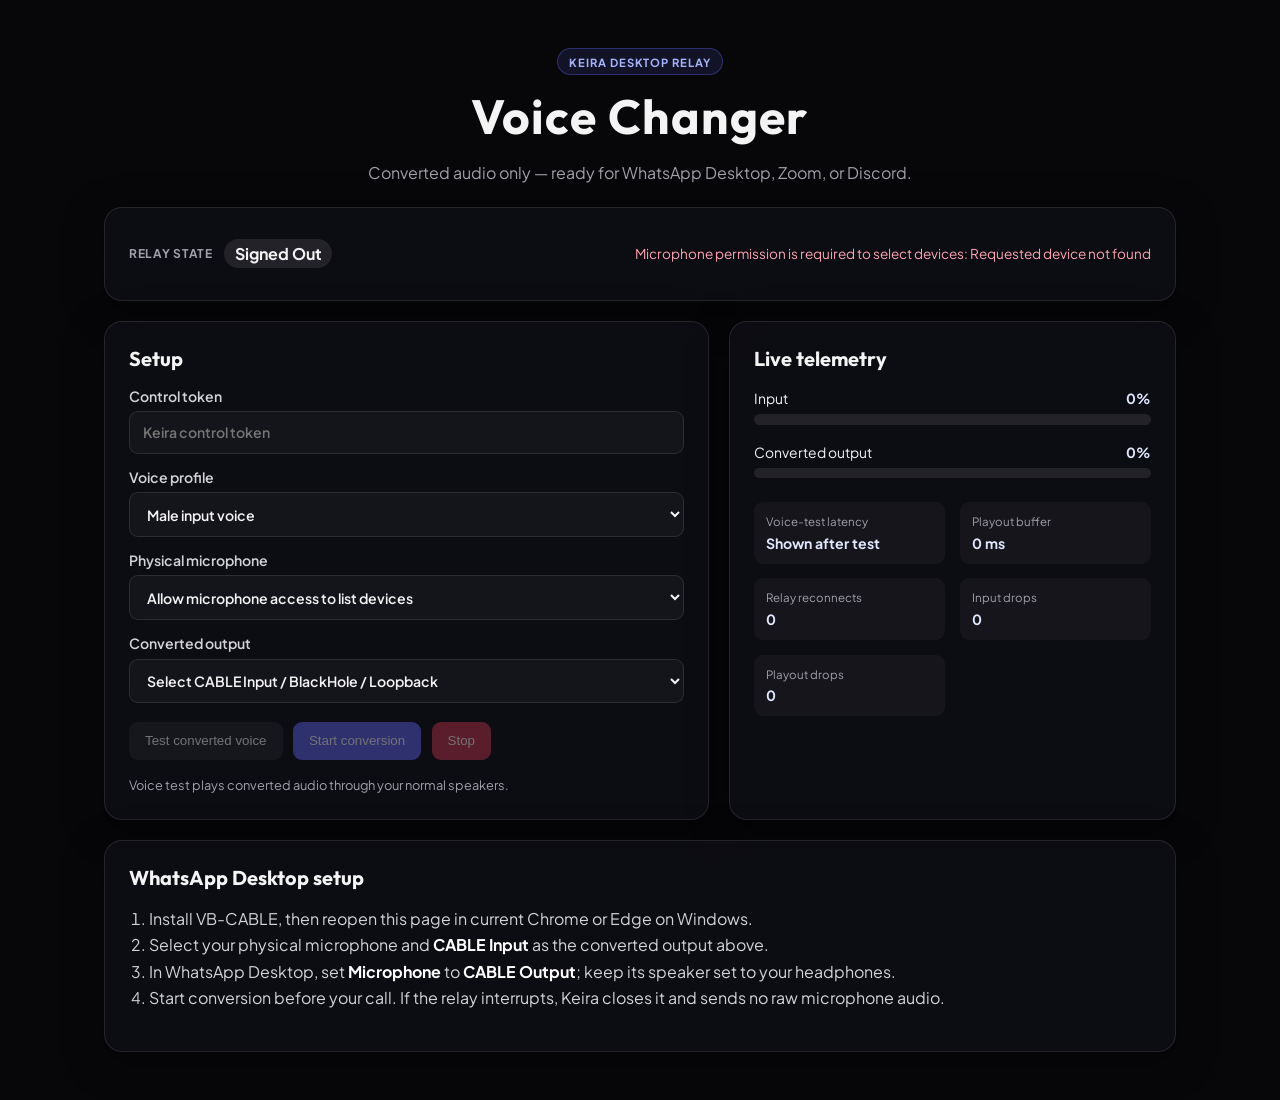
==== frontend/desktop/index.html @ 88e18018 "feat: support secure tokenless local desktop testing" ====
<!doctype html>
<html lang="en">
<head>
  <meta charset="utf-8">
  <meta name="viewport" content="width=device-width, initial-scale=1">
  <title>Keira Desktop Voice Changer</title>
  <meta name="description" content="Route converted Keira audio to VB-CABLE for desktop calling apps.">
  <link rel="preconnect" href="https://fonts.googleapis.com">
  <link rel="preconnect" href="https://fonts.gstatic.com" crossorigin>
  <link href="https://fonts.googleapis.com/css2?family=Outfit:wght@400;600;700&family=Plus+Jakarta+Sans:wght@400;500;600;700&display=swap" rel="stylesheet">
  <link rel="stylesheet" href="desktop.css">
</head>
<body>
  <div class="glow glow-one"></div><div class="glow glow-two"></div>
  <main class="app-shell">
    <header><span class="badge">Keira desktop relay</span><h1>Voice Changer</h1><p>Converted audio only — ready for WhatsApp Desktop, Zoom, or Discord.</p></header>
    <section class="status-card card" aria-live="polite"><span>Relay state</span><strong id="connection-state" data-state="signed_out">signed out</strong><p id="page-error" class="error" hidden></p></section>
    <div class="layout">
      <section class="card setup-card"><h2>Setup</h2>
        <label>Control token<input id="control-token" type="password" autocomplete="off" spellcheck="false" placeholder="Keira control token"></label>
        <label>Voice profile<select id="voice-profile"><option value="male">Male input voice</option><option value="female">Female input voice</option></select></label>
        <label>Physical microphone<select id="microphone-device"><option>Allow microphone access to list devices</option></select></label>
        <label>Converted output<select id="output-device"><option>Select CABLE Input / BlackHole / Loopback</option></select></label>
        <p id="device-warning" class="warning" hidden></p>
        <div class="actions"><button id="voice-test" class="secondary" type="button">Test converted voice</button><button id="start-conversion" type="button" disabled>Start conversion</button><button id="stop-conversion" class="danger" type="button" disabled>Stop</button></div>
        <p id="voice-test-result" class="helper">Voice test plays converted audio through your normal speakers.</p>
      </section>
      <section class="card telemetry"><h2>Live telemetry</h2>
        <div class="meter"><div><span>Input</span><strong id="input-meter-value">0%</strong></div><div class="meter-track"><i id="input-meter-fill"></i></div></div>
        <div class="meter"><div><span>Converted output</span><strong id="output-meter-value">0%</strong></div><div class="meter-track"><i id="output-meter-fill"></i></div></div>
        <dl><div><dt>Voice-test latency</dt><dd id="voice-test-latency">Shown after test</dd></div><div><dt>Playout buffer</dt><dd id="playout-buffer">0 ms</dd></div><div><dt>Relay reconnects</dt><dd id="reconnect-count">0</dd></div><div><dt>Input drops</dt><dd id="input-drops">0</dd></div><div><dt>Playout drops</dt><dd id="playout-drops">0</dd></div></dl>
      </section>
    </div>
    <section class="card instructions"><h2>WhatsApp Desktop setup</h2><ol><li>Install VB-CABLE, then reopen this page in current Chrome or Edge on Windows.</li><li>Select your physical microphone and <strong>CABLE Input</strong> as the converted output above.</li><li>In WhatsApp Desktop, set <strong>Microphone</strong> to <strong>CABLE Output</strong>; keep its speaker set to your headphones.</li><li>Start conversion before your call. If the relay interrupts, Keira closes it and sends no raw microphone audio.</li></ol></section>
  </main>
  <script type="module" src="desktop.js"></script>
</body>
</html>
---- frontend/desktop/desktop.css ----
:root { --bg:#07070a; --card:rgba(15,15,23,.78); --border:rgba(255,255,255,.1); --text:#f4f4f5; --muted:#a1a1aa; --primary:#6366f1; --green:#10b981; --amber:#f59e0b; --rose:#f43f5e; font-family:'Plus Jakarta Sans',sans-serif; color:var(--text); background:var(--bg); }
* { box-sizing:border-box; } body { margin:0; min-width:320px; background:var(--bg); } .glow { position:fixed; z-index:-1; width:34rem; height:34rem; border-radius:50%; filter:blur(145px); opacity:.15; } .glow-one { background:var(--primary); top:-15rem; right:-10rem; } .glow-two { background:#2563eb; bottom:-18rem; left:-12rem; }
.app-shell { max-width:1120px; margin:auto; padding:3rem 1.5rem; } header { text-align:center; margin-bottom:1.5rem; } .badge { display:inline-block; color:#a5b4fc; border:1px solid rgba(99,102,241,.35); background:rgba(99,102,241,.13); border-radius:999px; padding:.35rem .7rem; font-size:.7rem; font-weight:700; letter-spacing:.08em; text-transform:uppercase; } h1,h2 { font-family:Outfit,sans-serif; } h1 { margin:.65rem 0 .35rem; font-size:3rem; letter-spacing:.03em; } header p,.helper { color:var(--muted); } .card { background:var(--card); border:1px solid var(--border); border-radius:18px; padding:1.5rem; box-shadow:0 10px 40px rgba(0,0,0,.4); backdrop-filter:blur(18px); } .status-card { display:flex; align-items:center; gap:.7rem; margin-bottom:1.25rem; } .status-card span { color:var(--muted); text-transform:uppercase; letter-spacing:.06em; font-size:.75rem; font-weight:700; } #connection-state { text-transform:capitalize; padding:.25rem .65rem; border-radius:999px; background:rgba(161,161,170,.15); } #connection-state[data-state="ready"],#connection-state[data-state="converting"] { color:#6ee7b7; background:rgba(16,185,129,.16); } #connection-state[data-state="warming"],#connection-state[data-state="starting"] { color:#fcd34d; background:rgba(245,158,11,.15); } #connection-state[data-state="interrupted"] { color:#fda4af; background:rgba(244,63,94,.15); } .error { color:#fda4af; margin-left:auto; font-size:.85rem; } .layout { display:grid; grid-template-columns:minmax(0,1.15fr) minmax(270px,.85fr); gap:1.25rem; } h2 { margin:0 0 1rem; font-size:1.25rem; } label { display:block; margin:.9rem 0; color:#d4d4d8; font-size:.88rem; font-weight:600; } input,select { width:100%; margin-top:.4rem; border:1px solid var(--border); border-radius:9px; padding:.7rem .8rem; color:var(--text); background:rgba(255,255,255,.035); font:inherit; } input:focus,select:focus { outline:2px solid rgba(99,102,241,.55); border-color:transparent; } .warning { color:#fcd34d; font-size:.85rem; line-height:1.45; } .actions { display:flex; flex-wrap:wrap; gap:.65rem; margin-top:1.2rem; } button { border:0; border-radius:9px; background:var(--primary); color:#fff; padding:.7rem 1rem; font:600 .9rem inherit; cursor:pointer; } button:hover:not(:disabled) { filter:brightness(1.12); transform:translateY(-1px); } button:disabled { opacity:.42; cursor:not-allowed; } button.secondary { background:rgba(255,255,255,.1); } button.danger { background:rgba(244,63,94,.8); } .helper { font-size:.8rem; line-height:1.5; margin:1rem 0 0; } .meter { margin:1.2rem 0; } .meter>div:first-child { display:flex; justify-content:space-between; font-size:.87rem; } .meter strong,dd { color:#e0e7ff; } .meter-track { height:.65rem; overflow:hidden; border-radius:999px; background:rgba(255,255,255,.09); margin-top:.45rem; } .meter-track i { display:block; width:0; height:100%; background:linear-gradient(90deg,var(--primary),var(--green)); transition:width .12s linear; } dl { display:grid; grid-template-columns:1fr 1fr; gap:.9rem; margin:1.5rem 0 0; } dl div { padding:.75rem; background:rgba(255,255,255,.035); border-radius:9px; } dt { color:var(--muted); font-size:.72rem; } dd { margin:.3rem 0 0; font-weight:700; font-size:.88rem; } .instructions { margin-top:1.25rem; } ol { color:#d4d4d8; line-height:1.65; padding-left:1.25rem; } .instructions strong { color:#fff; } @media (max-width:720px) { .app-shell { padding:2rem 1rem; } h1 { font-size:2.45rem; } .layout { grid-template-columns:1fr; } .status-card { flex-wrap:wrap; } .error { width:100%; margin-left:0; } }
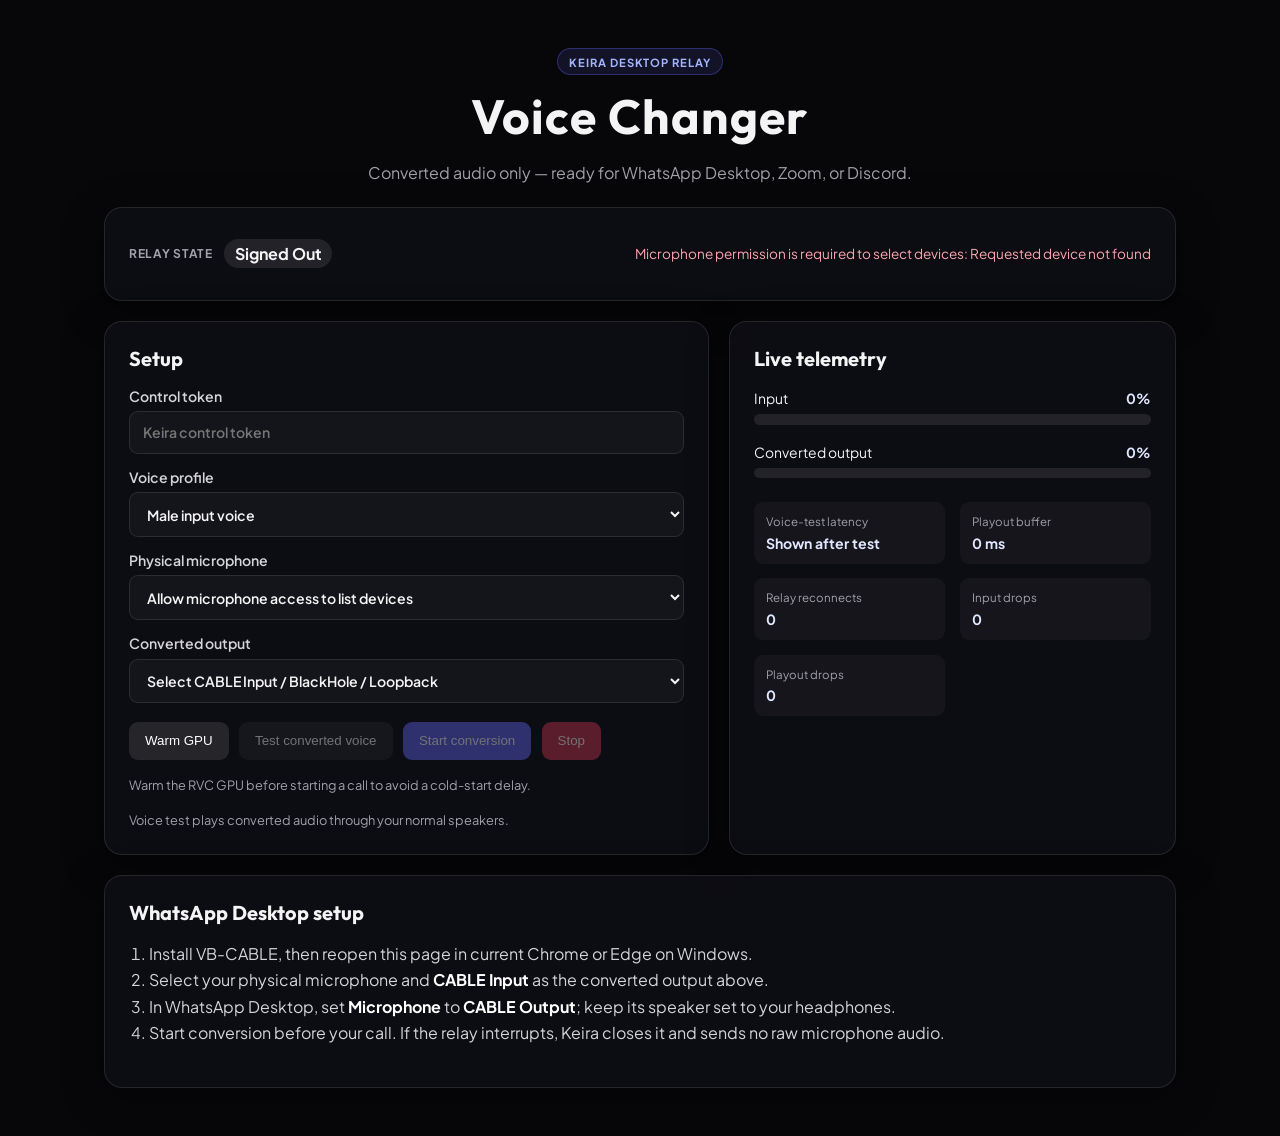
==== commit c63d7842: "Added "Warm Gpu Option on /desktop" ====
--- a/frontend/desktop/index.html
+++ b/frontend/desktop/index.html
@@ -22,7 +22,8 @@
         <label>Physical microphone<select id="microphone-device"><option>Allow microphone access to list devices</option></select></label>
         <label>Converted output<select id="output-device"><option>Select CABLE Input / BlackHole / Loopback</option></select></label>
         <p id="device-warning" class="warning" hidden></p>
-        <div class="actions"><button id="voice-test" class="secondary" type="button">Test converted voice</button><button id="start-conversion" type="button" disabled>Start conversion</button><button id="stop-conversion" class="danger" type="button" disabled>Stop</button></div>
+        <div class="actions"><button id="warm-gpu" class="secondary" type="button">Warm GPU</button><button id="voice-test" class="secondary" type="button">Test converted voice</button><button id="start-conversion" type="button" disabled>Start conversion</button><button id="stop-conversion" class="danger" type="button" disabled>Stop</button></div>
+        <p id="warm-gpu-result" class="helper">Warm the RVC GPU before starting a call to avoid a cold-start delay.</p>
         <p id="voice-test-result" class="helper">Voice test plays converted audio through your normal speakers.</p>
       </section>
       <section class="card telemetry"><h2>Live telemetry</h2>
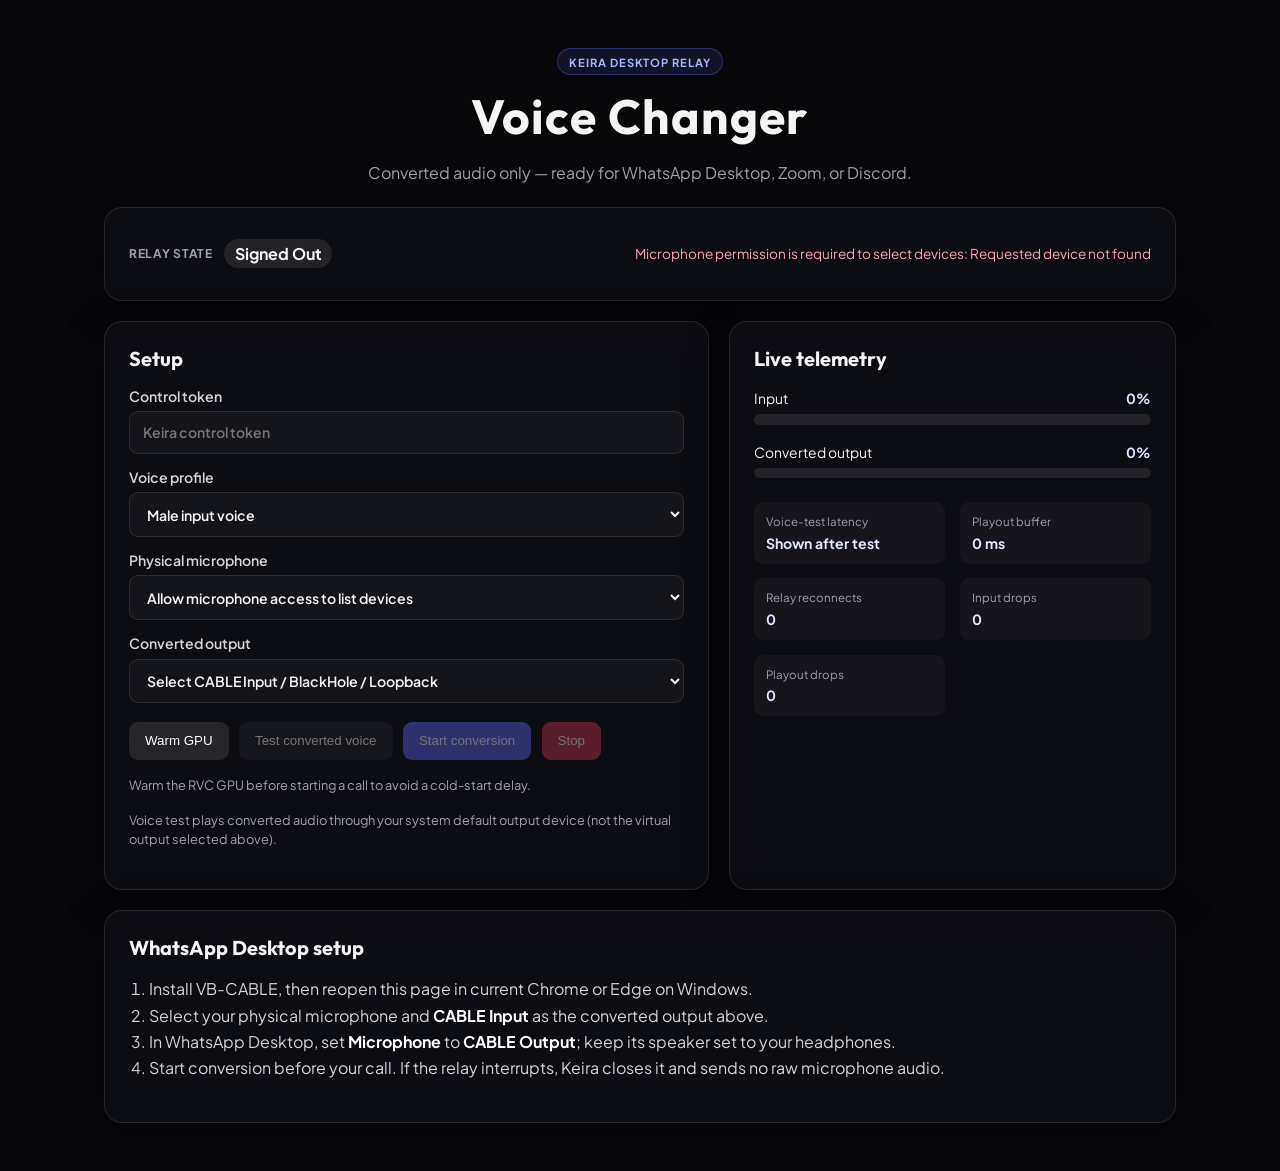
==== commit 7aa43289: "Added "Save O/P audio" in local" ====
--- a/frontend/desktop/index.html
+++ b/frontend/desktop/index.html
@@ -24,7 +24,8 @@
         <p id="device-warning" class="warning" hidden></p>
         <div class="actions"><button id="warm-gpu" class="secondary" type="button">Warm GPU</button><button id="voice-test" class="secondary" type="button">Test converted voice</button><button id="start-conversion" type="button" disabled>Start conversion</button><button id="stop-conversion" class="danger" type="button" disabled>Stop</button></div>
         <p id="warm-gpu-result" class="helper">Warm the RVC GPU before starting a call to avoid a cold-start delay.</p>
-        <p id="voice-test-result" class="helper">Voice test plays converted audio through your normal speakers.</p>
+        <p id="voice-test-result" class="helper">Voice test plays converted audio through your system default output device (not the virtual output selected above).</p>
+        <div id="voice-test-download" class="helper"></div>
       </section>
       <section class="card telemetry"><h2>Live telemetry</h2>
         <div class="meter"><div><span>Input</span><strong id="input-meter-value">0%</strong></div><div class="meter-track"><i id="input-meter-fill"></i></div></div>
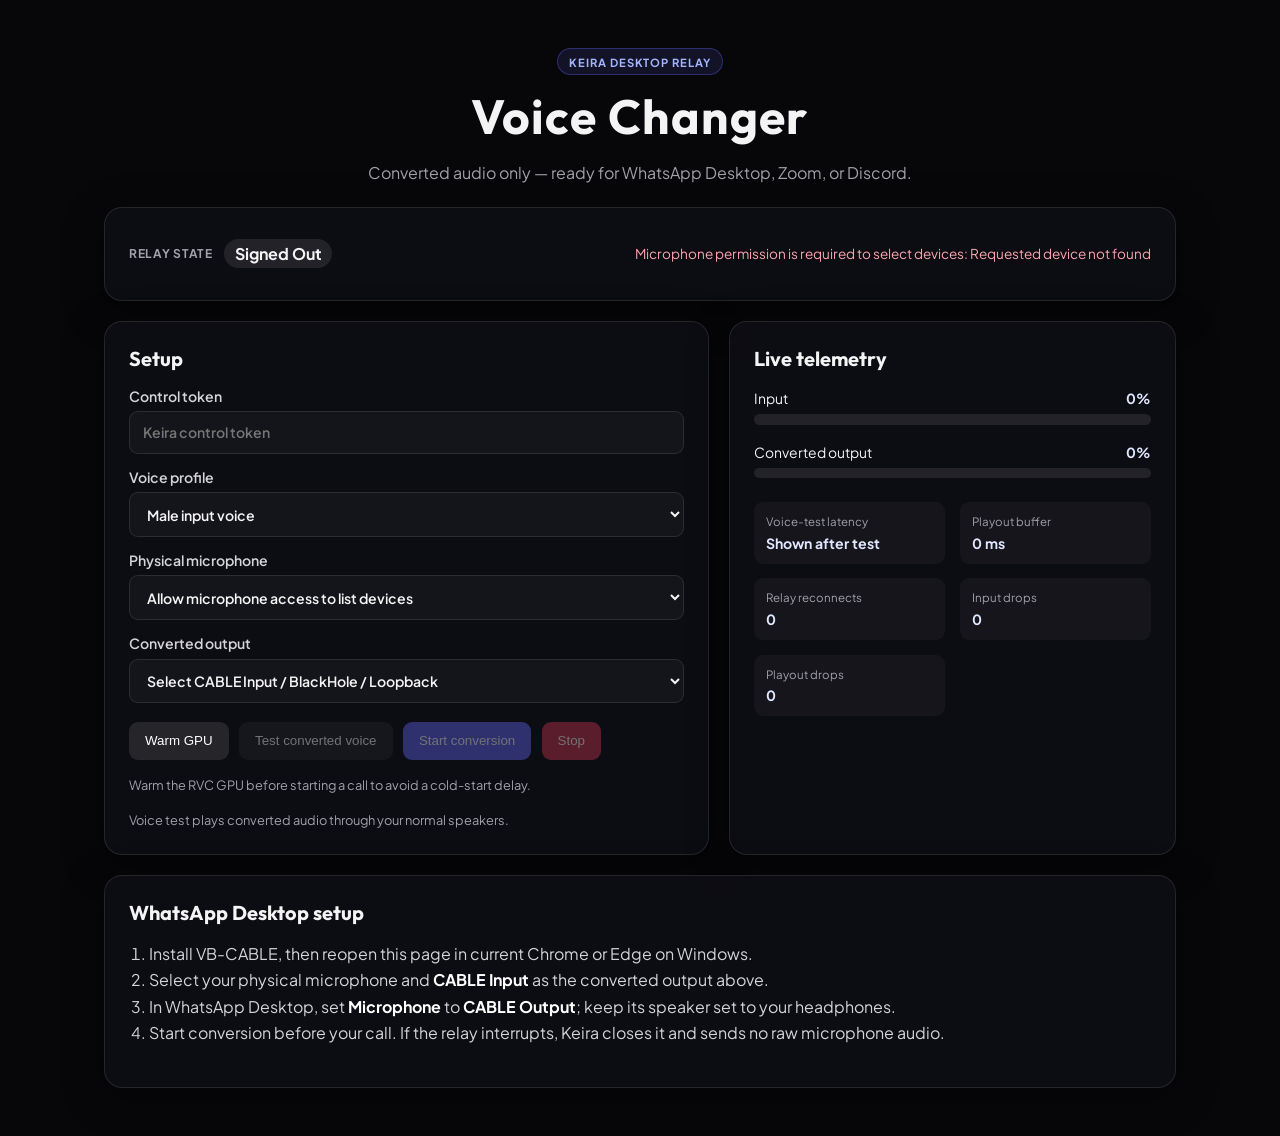
==== commit d370b588: "Revert today's desktop/livekit-relay commits (a4fc777^..d0974d3) Reverts today's desktop-audio and l" ====
--- a/frontend/desktop/index.html
+++ b/frontend/desktop/index.html
@@ -24,8 +24,7 @@
         <p id="device-warning" class="warning" hidden></p>
         <div class="actions"><button id="warm-gpu" class="secondary" type="button">Warm GPU</button><button id="voice-test" class="secondary" type="button">Test converted voice</button><button id="start-conversion" type="button" disabled>Start conversion</button><button id="stop-conversion" class="danger" type="button" disabled>Stop</button></div>
         <p id="warm-gpu-result" class="helper">Warm the RVC GPU before starting a call to avoid a cold-start delay.</p>
-        <p id="voice-test-result" class="helper">Voice test plays converted audio through your system default output device (not the virtual output selected above).</p>
-        <div id="voice-test-download" class="helper"></div>
+        <p id="voice-test-result" class="helper">Voice test plays converted audio through your normal speakers.</p>
       </section>
       <section class="card telemetry"><h2>Live telemetry</h2>
         <div class="meter"><div><span>Input</span><strong id="input-meter-value">0%</strong></div><div class="meter-track"><i id="input-meter-fill"></i></div></div>
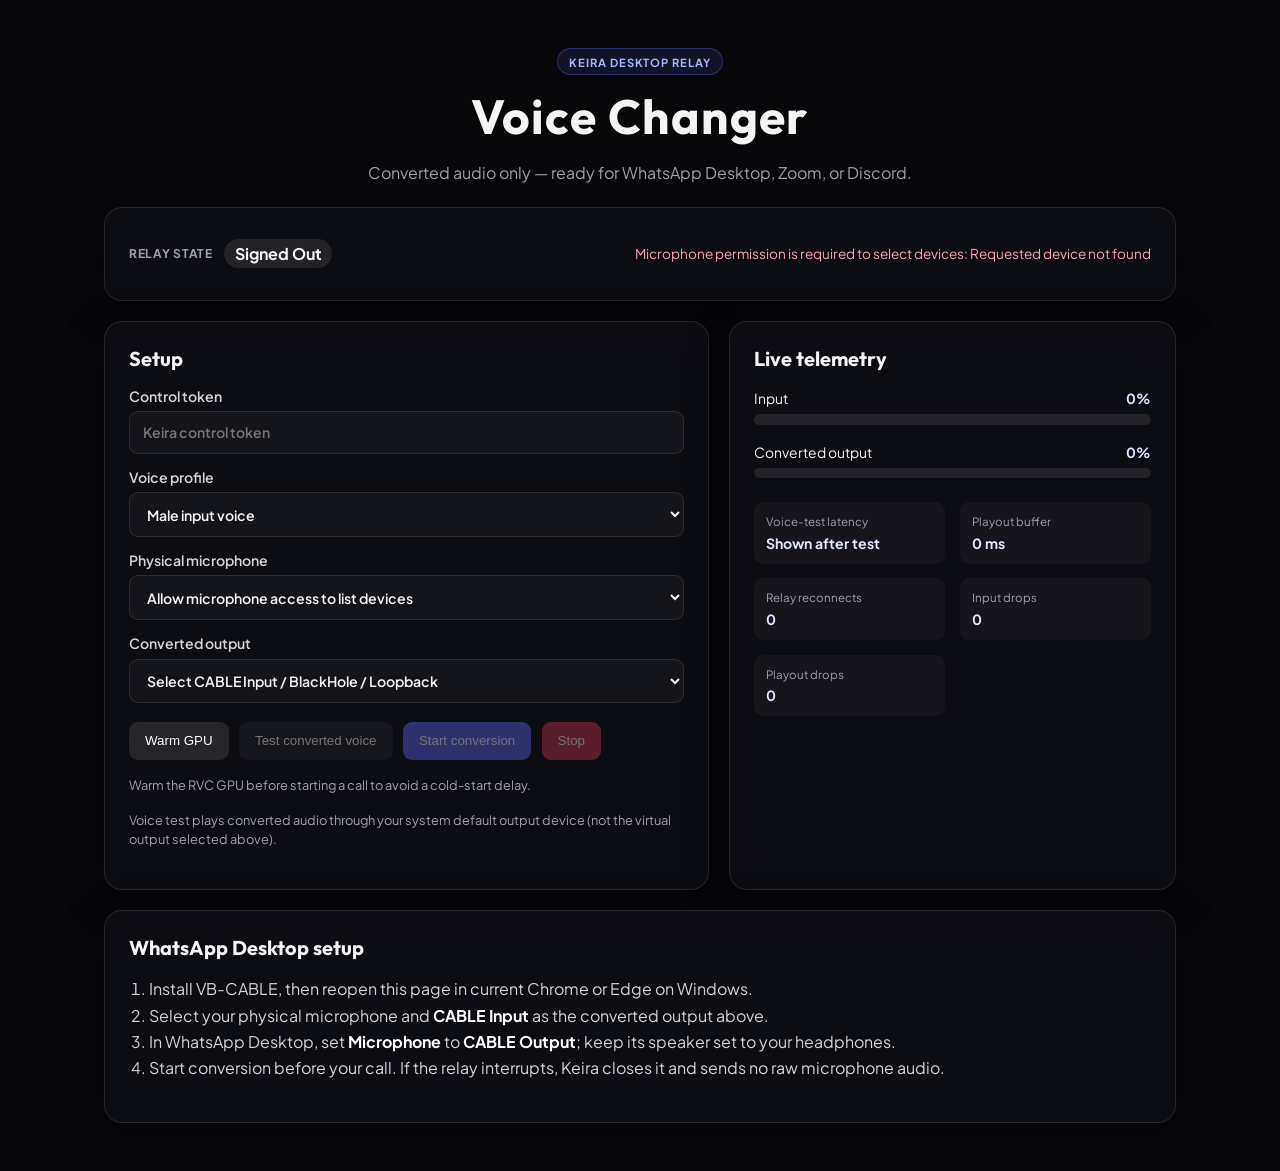
==== commit ec46071a: "Undo all three reverts: restore to 5ea04b3, before livekit-relay page Full restoration to the 2026-0" ====
--- a/frontend/desktop/index.html
+++ b/frontend/desktop/index.html
@@ -24,7 +24,8 @@
         <p id="device-warning" class="warning" hidden></p>
         <div class="actions"><button id="warm-gpu" class="secondary" type="button">Warm GPU</button><button id="voice-test" class="secondary" type="button">Test converted voice</button><button id="start-conversion" type="button" disabled>Start conversion</button><button id="stop-conversion" class="danger" type="button" disabled>Stop</button></div>
         <p id="warm-gpu-result" class="helper">Warm the RVC GPU before starting a call to avoid a cold-start delay.</p>
-        <p id="voice-test-result" class="helper">Voice test plays converted audio through your normal speakers.</p>
+        <p id="voice-test-result" class="helper">Voice test plays converted audio through your system default output device (not the virtual output selected above).</p>
+        <div id="voice-test-download" class="helper"></div>
       </section>
       <section class="card telemetry"><h2>Live telemetry</h2>
         <div class="meter"><div><span>Input</span><strong id="input-meter-value">0%</strong></div><div class="meter-track"><i id="input-meter-fill"></i></div></div>
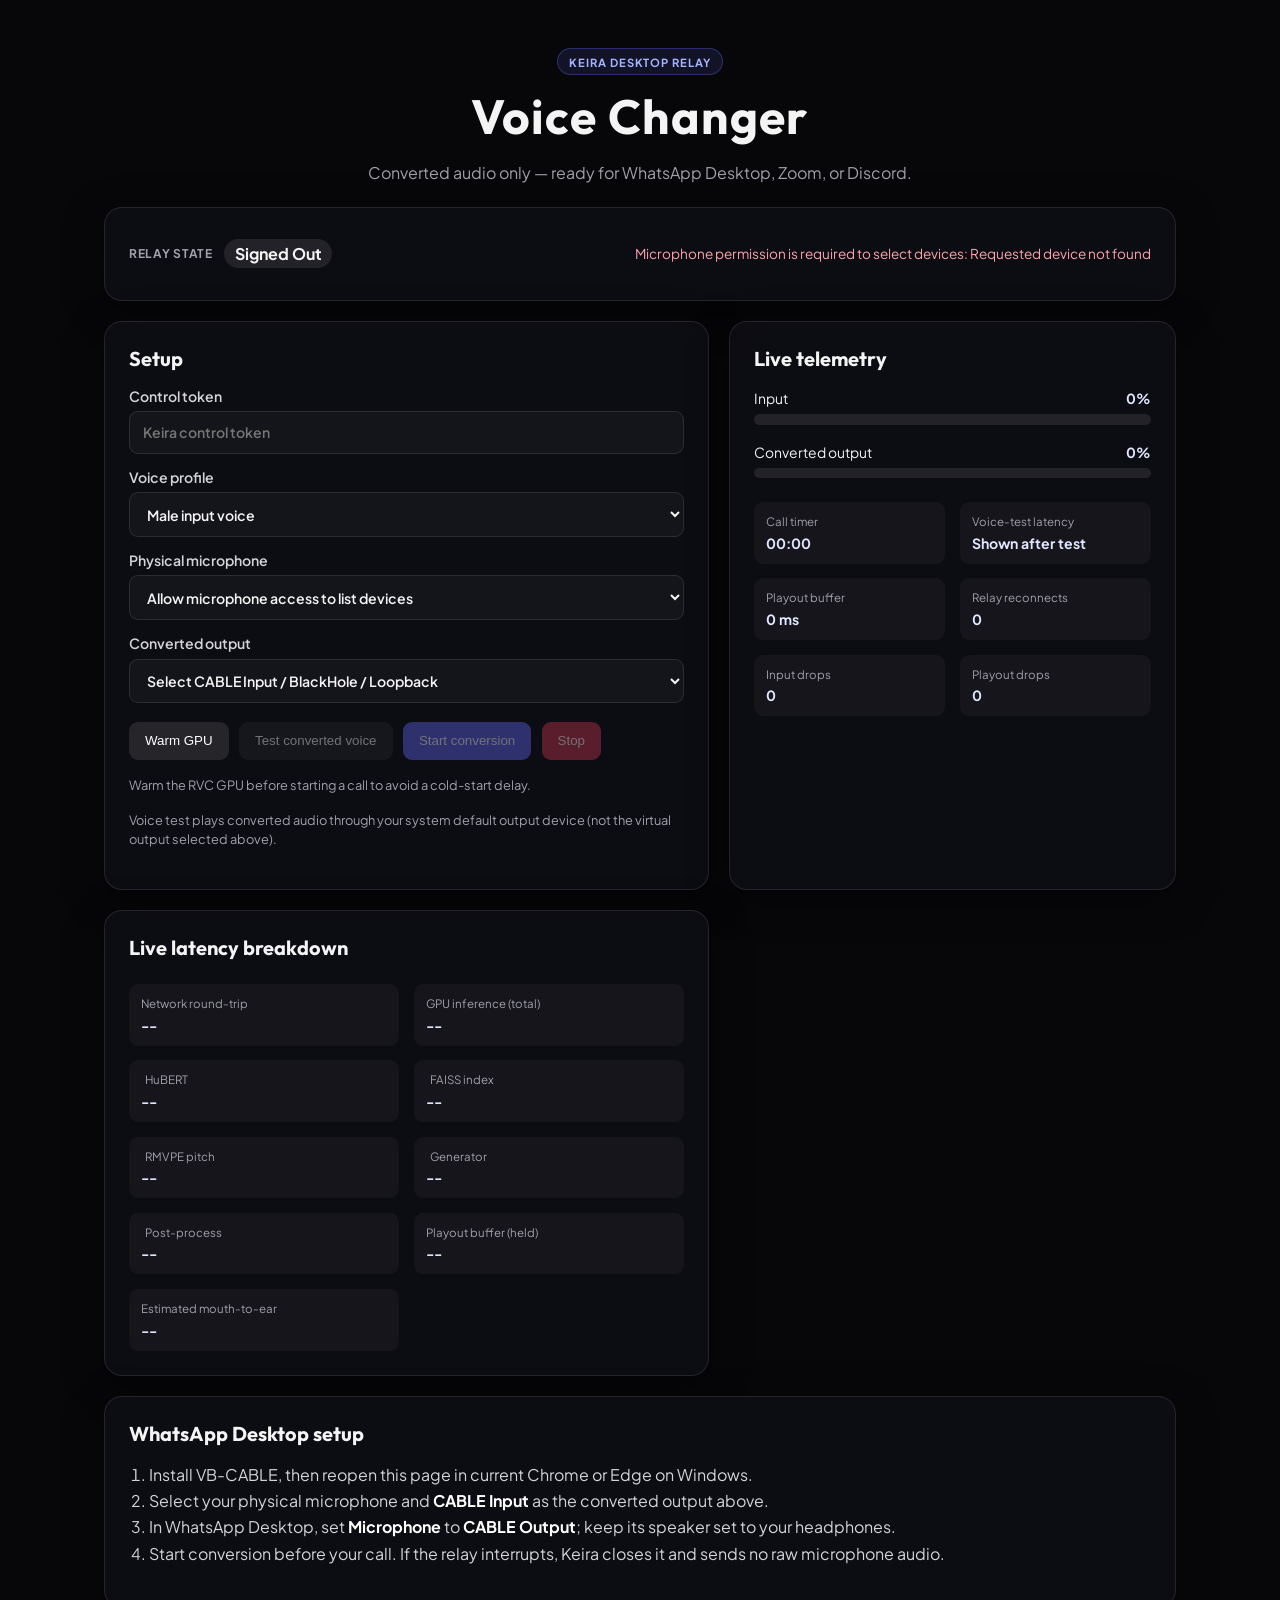
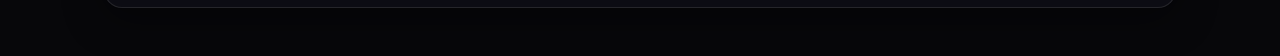
==== commit 217f4a57: "Added Timer and Tracker to check the Latency from mouth to ear" ====
--- a/frontend/desktop/index.html
+++ b/frontend/desktop/index.html
@@ -30,7 +30,20 @@
       <section class="card telemetry"><h2>Live telemetry</h2>
         <div class="meter"><div><span>Input</span><strong id="input-meter-value">0%</strong></div><div class="meter-track"><i id="input-meter-fill"></i></div></div>
         <div class="meter"><div><span>Converted output</span><strong id="output-meter-value">0%</strong></div><div class="meter-track"><i id="output-meter-fill"></i></div></div>
-        <dl><div><dt>Voice-test latency</dt><dd id="voice-test-latency">Shown after test</dd></div><div><dt>Playout buffer</dt><dd id="playout-buffer">0 ms</dd></div><div><dt>Relay reconnects</dt><dd id="reconnect-count">0</dd></div><div><dt>Input drops</dt><dd id="input-drops">0</dd></div><div><dt>Playout drops</dt><dd id="playout-drops">0</dd></div></dl>
+        <dl><div><dt>Call timer</dt><dd id="call-timer">00:00</dd></div><div><dt>Voice-test latency</dt><dd id="voice-test-latency">Shown after test</dd></div><div><dt>Playout buffer</dt><dd id="playout-buffer">0 ms</dd></div><div><dt>Relay reconnects</dt><dd id="reconnect-count">0</dd></div><div><dt>Input drops</dt><dd id="input-drops">0</dd></div><div><dt>Playout drops</dt><dd id="playout-drops">0</dd></div></dl>
+      </section>
+      <section class="card telemetry"><h2>Live latency breakdown</h2>
+        <dl>
+          <div><dt>Network round-trip</dt><dd id="latency-network">--</dd></div>
+          <div><dt>GPU inference (total)</dt><dd id="latency-infer">--</dd></div>
+          <div><dt>&nbsp;&nbsp;HuBERT</dt><dd id="latency-hubert">--</dd></div>
+          <div><dt>&nbsp;&nbsp;FAISS index</dt><dd id="latency-index">--</dd></div>
+          <div><dt>&nbsp;&nbsp;RMVPE pitch</dt><dd id="latency-rmvpe">--</dd></div>
+          <div><dt>&nbsp;&nbsp;Generator</dt><dd id="latency-generator">--</dd></div>
+          <div><dt>&nbsp;&nbsp;Post-process</dt><dd id="latency-postproc">--</dd></div>
+          <div><dt>Playout buffer (held)</dt><dd id="latency-playout">--</dd></div>
+          <div><dt>Estimated mouth-to-ear</dt><dd id="latency-total">--</dd></div>
+        </dl>
       </section>
     </div>
     <section class="card instructions"><h2>WhatsApp Desktop setup</h2><ol><li>Install VB-CABLE, then reopen this page in current Chrome or Edge on Windows.</li><li>Select your physical microphone and <strong>CABLE Input</strong> as the converted output above.</li><li>In WhatsApp Desktop, set <strong>Microphone</strong> to <strong>CABLE Output</strong>; keep its speaker set to your headphones.</li><li>Start conversion before your call. If the relay interrupts, Keira closes it and sends no raw microphone audio.</li></ol></section>
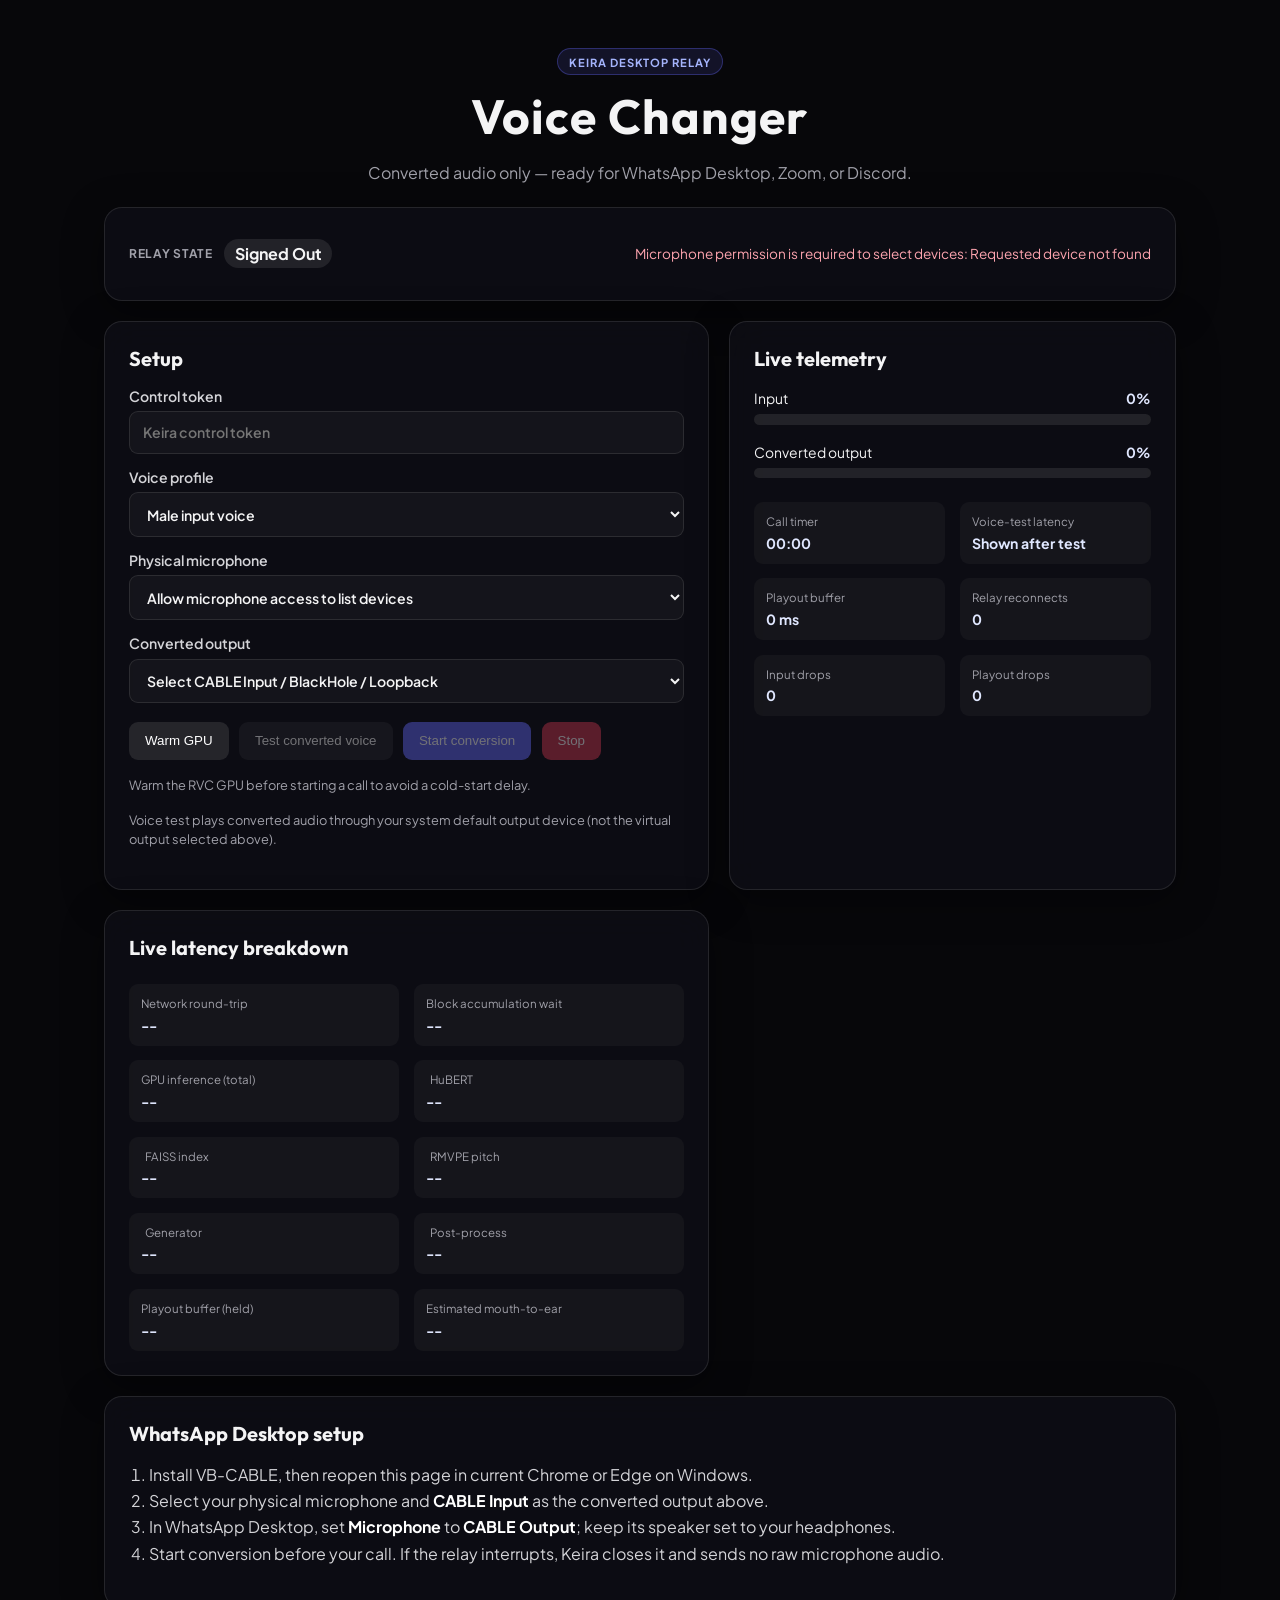
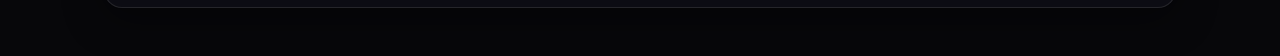
==== commit 5ddbd03e: "fix(desktop): correct latency total and disable double noise suppression The "estimated mouth-to-ear" ====
--- a/frontend/desktop/index.html
+++ b/frontend/desktop/index.html
@@ -35,6 +35,7 @@
       <section class="card telemetry"><h2>Live latency breakdown</h2>
         <dl>
           <div><dt>Network round-trip</dt><dd id="latency-network">--</dd></div>
+          <div><dt>Block accumulation wait</dt><dd id="latency-accumulation">--</dd></div>
           <div><dt>GPU inference (total)</dt><dd id="latency-infer">--</dd></div>
           <div><dt>&nbsp;&nbsp;HuBERT</dt><dd id="latency-hubert">--</dd></div>
           <div><dt>&nbsp;&nbsp;FAISS index</dt><dd id="latency-index">--</dd></div>
@@ -45,6 +46,18 @@
           <div><dt>Estimated mouth-to-ear</dt><dd id="latency-total">--</dd></div>
         </dl>
       </section>
+      <section class="card telemetry" id="call-summary-card" hidden><h2>Last call summary</h2>
+        <dl>
+          <div><dt>Duration</dt><dd id="summary-duration">--</dd></div>
+          <div><dt>Avg network round-trip</dt><dd id="summary-network">--</dd></div>
+          <div><dt>Block accumulation wait</dt><dd id="summary-accumulation">--</dd></div>
+          <div><dt>Avg GPU inference</dt><dd id="summary-infer">--</dd></div>
+          <div><dt>Avg playout buffer</dt><dd id="summary-playout">--</dd></div>
+          <div><dt>Avg estimated mouth-to-ear</dt><dd id="summary-total">--</dd></div>
+          <div><dt>Playout drops</dt><dd id="summary-playout-drops">--</dd></div>
+          <div><dt>Input drops</dt><dd id="summary-input-drops">--</dd></div>
+        </dl>
+      </section>
     </div>
     <section class="card instructions"><h2>WhatsApp Desktop setup</h2><ol><li>Install VB-CABLE, then reopen this page in current Chrome or Edge on Windows.</li><li>Select your physical microphone and <strong>CABLE Input</strong> as the converted output above.</li><li>In WhatsApp Desktop, set <strong>Microphone</strong> to <strong>CABLE Output</strong>; keep its speaker set to your headphones.</li><li>Start conversion before your call. If the relay interrupts, Keira closes it and sends no raw microphone audio.</li></ol></section>
   </main>
